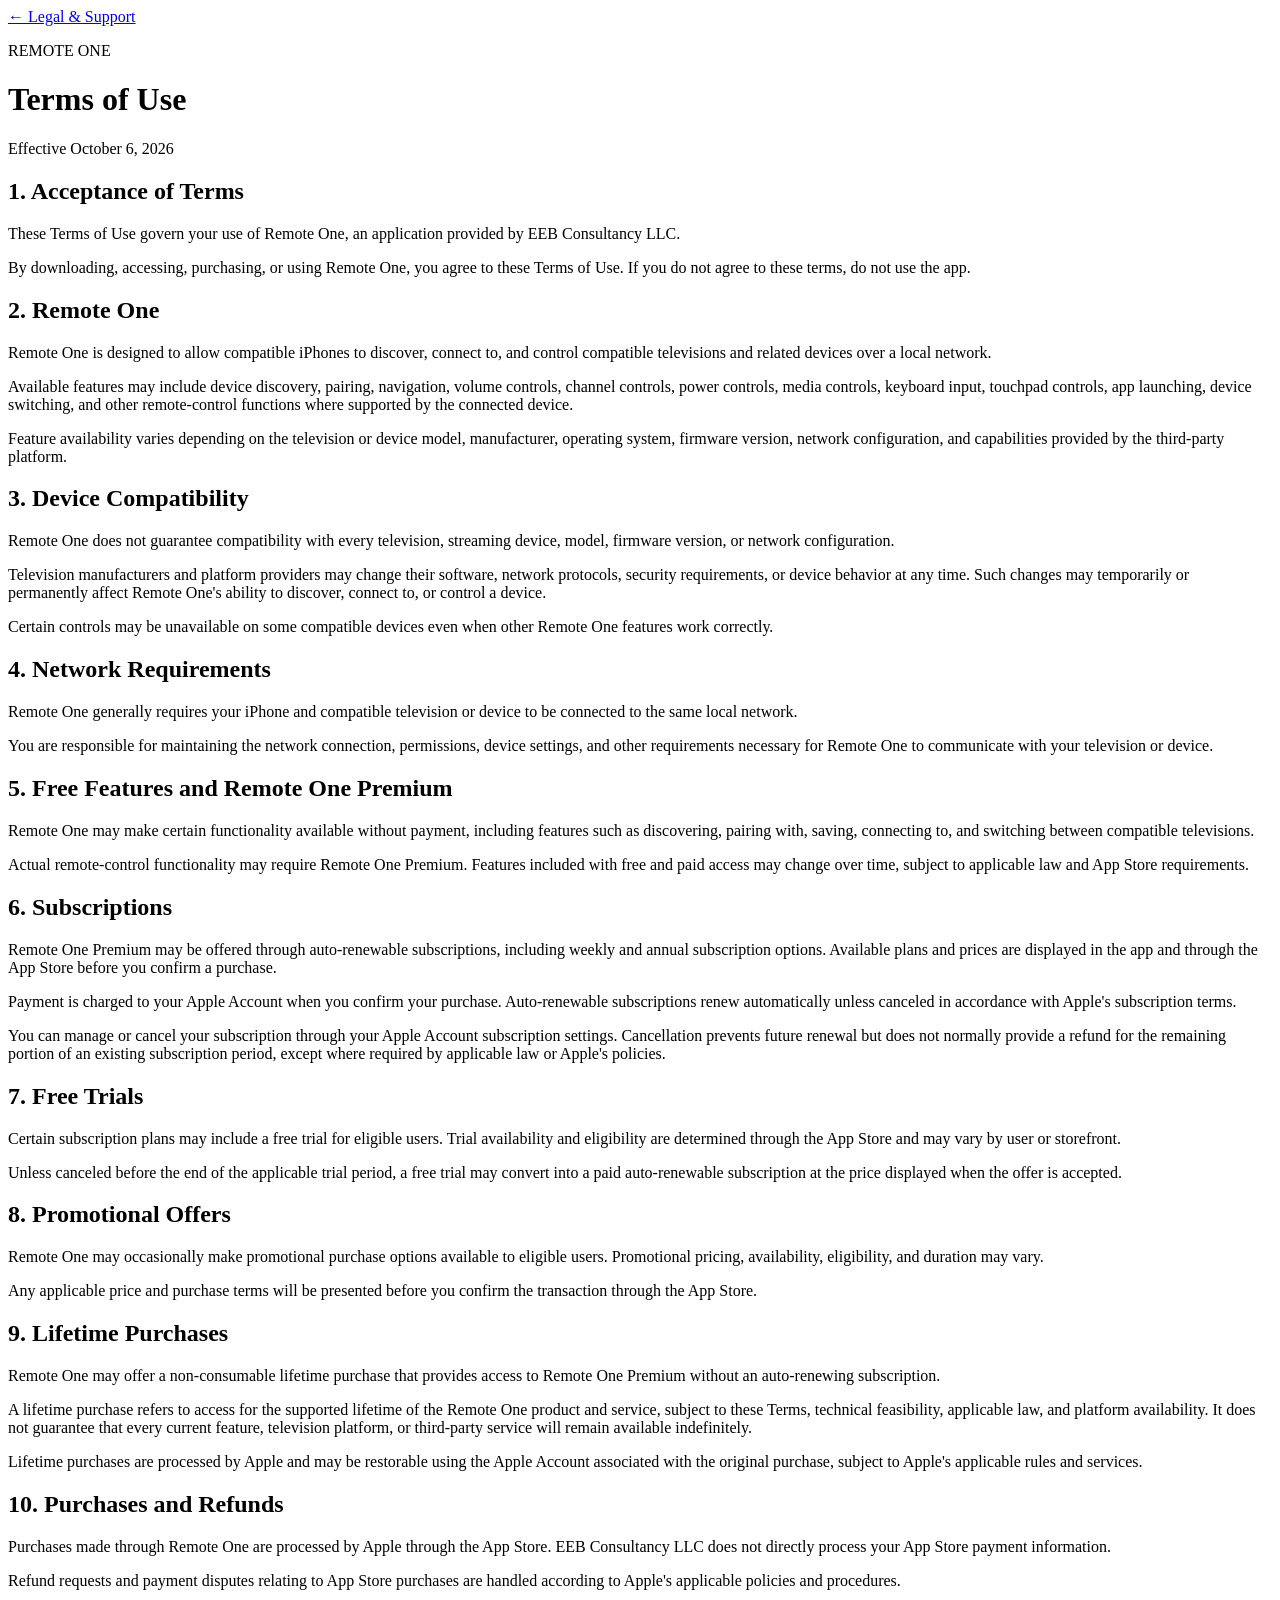
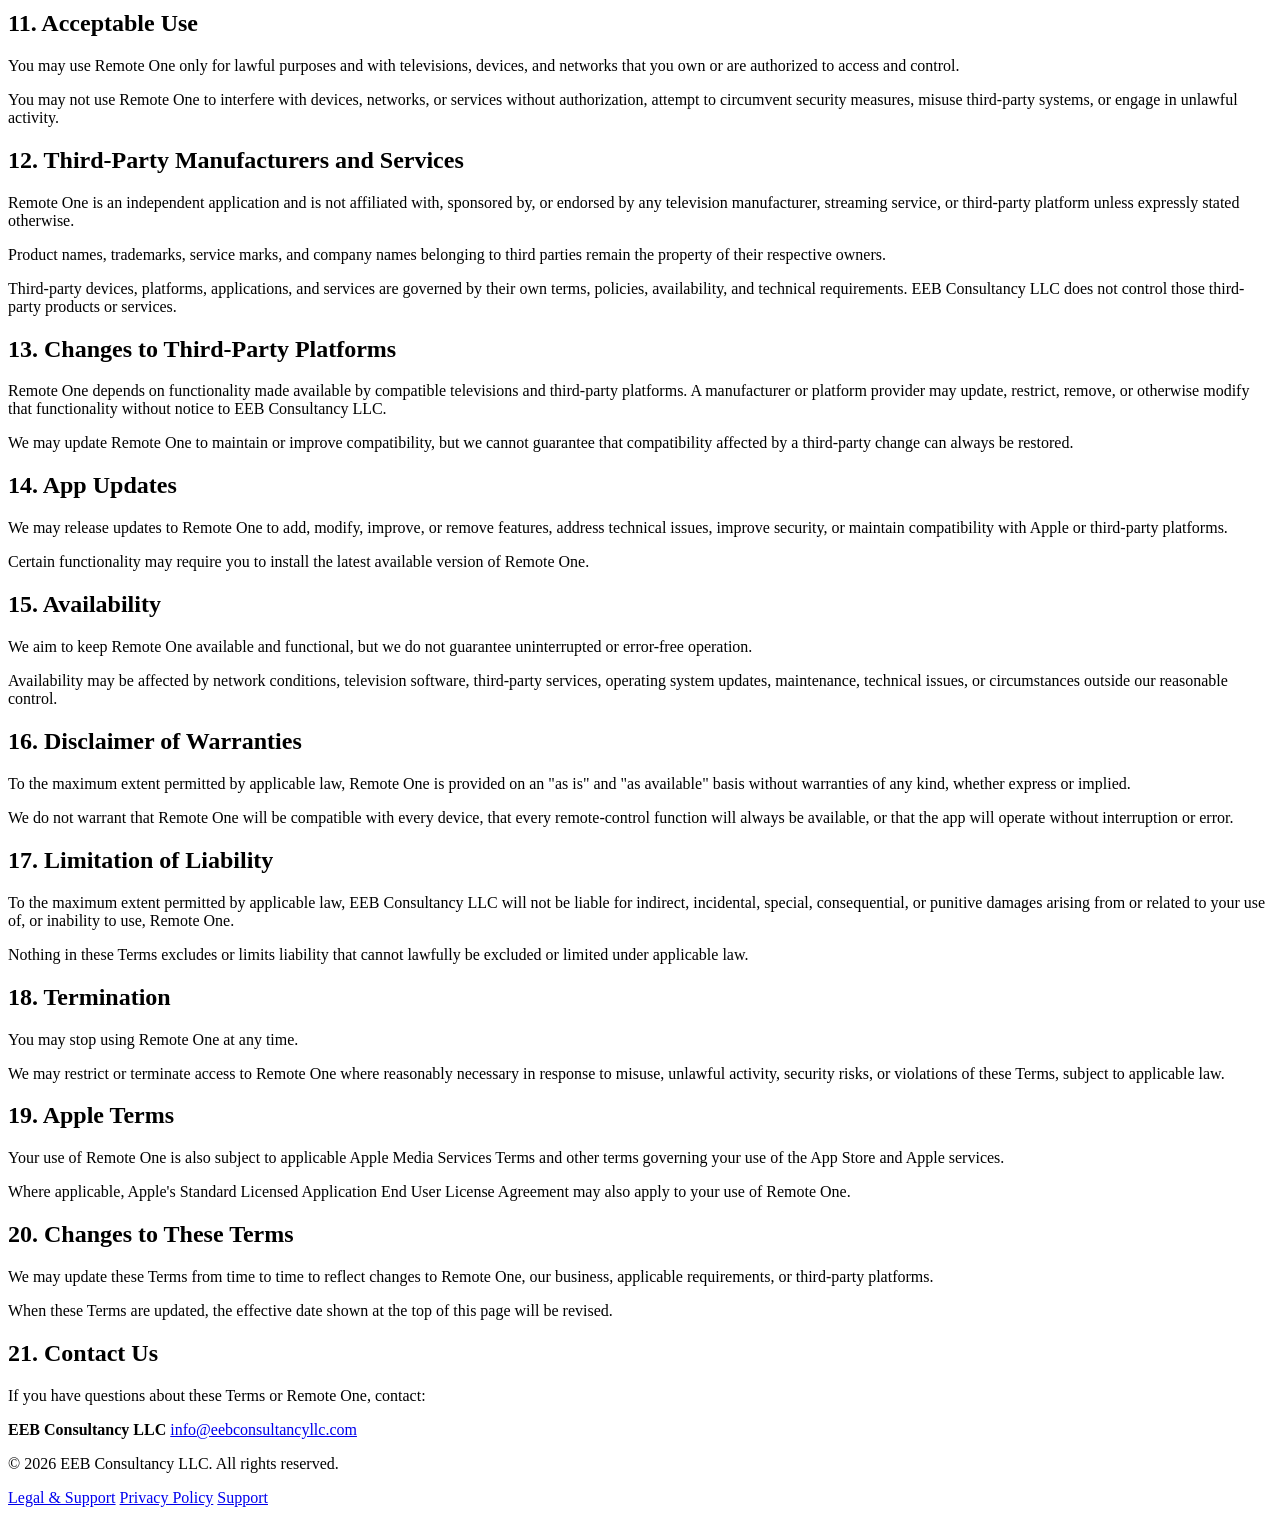
==== terms.html @ 4747b57f "Create terms.html" ====
<!DOCTYPE html>
<html lang="en">
<head>
  <meta charset="UTF-8">
  <meta name="viewport" content="width=device-width, initial-scale=1.0">

  <title>Terms of Use — Remote One</title>

  <meta
    name="description"
    content="Terms of Use for Remote One, provided by EEB Consultancy LLC."
  >

  <link rel="stylesheet" href="styles.css">
</head>

<body>
  <main class="page legal-page">
    <header class="legal-header">
      <a class="back-link" href="index.html">← Legal &amp; Support</a>

      <p class="eyebrow">REMOTE ONE</p>
      <h1>Terms of Use</h1>
      <p class="effective-date">Effective October 6, 2026</p>
    </header>

    <article class="legal-document">
      <section>
        <h2>1. Acceptance of Terms</h2>

        <p>
          These Terms of Use govern your use of Remote One, an application provided
          by EEB Consultancy LLC.
        </p>

        <p>
          By downloading, accessing, purchasing, or using Remote One, you agree to
          these Terms of Use. If you do not agree to these terms, do not use the app.
        </p>
      </section>

      <section>
        <h2>2. Remote One</h2>

        <p>
          Remote One is designed to allow compatible iPhones to discover, connect
          to, and control compatible televisions and related devices over a local
          network.
        </p>

        <p>
          Available features may include device discovery, pairing, navigation,
          volume controls, channel controls, power controls, media controls,
          keyboard input, touchpad controls, app launching, device switching, and
          other remote-control functions where supported by the connected device.
        </p>

        <p>
          Feature availability varies depending on the television or device model,
          manufacturer, operating system, firmware version, network configuration,
          and capabilities provided by the third-party platform.
        </p>
      </section>

      <section>
        <h2>3. Device Compatibility</h2>

        <p>
          Remote One does not guarantee compatibility with every television,
          streaming device, model, firmware version, or network configuration.
        </p>

        <p>
          Television manufacturers and platform providers may change their
          software, network protocols, security requirements, or device behavior at
          any time. Such changes may temporarily or permanently affect Remote One's
          ability to discover, connect to, or control a device.
        </p>

        <p>
          Certain controls may be unavailable on some compatible devices even when
          other Remote One features work correctly.
        </p>
      </section>

      <section>
        <h2>4. Network Requirements</h2>

        <p>
          Remote One generally requires your iPhone and compatible television or
          device to be connected to the same local network.
        </p>

        <p>
          You are responsible for maintaining the network connection, permissions,
          device settings, and other requirements necessary for Remote One to
          communicate with your television or device.
        </p>
      </section>

      <section>
        <h2>5. Free Features and Remote One Premium</h2>

        <p>
          Remote One may make certain functionality available without payment,
          including features such as discovering, pairing with, saving, connecting
          to, and switching between compatible televisions.
        </p>

        <p>
          Actual remote-control functionality may require Remote One Premium.
          Features included with free and paid access may change over time, subject
          to applicable law and App Store requirements.
        </p>
      </section>

      <section>
        <h2>6. Subscriptions</h2>

        <p>
          Remote One Premium may be offered through auto-renewable subscriptions,
          including weekly and annual subscription options. Available plans and
          prices are displayed in the app and through the App Store before you
          confirm a purchase.
        </p>

        <p>
          Payment is charged to your Apple Account when you confirm your purchase.
          Auto-renewable subscriptions renew automatically unless canceled in
          accordance with Apple's subscription terms.
        </p>

        <p>
          You can manage or cancel your subscription through your Apple Account
          subscription settings. Cancellation prevents future renewal but does not
          normally provide a refund for the remaining portion of an existing
          subscription period, except where required by applicable law or Apple's
          policies.
        </p>
      </section>

      <section>
        <h2>7. Free Trials</h2>

        <p>
          Certain subscription plans may include a free trial for eligible users.
          Trial availability and eligibility are determined through the App Store
          and may vary by user or storefront.
        </p>

        <p>
          Unless canceled before the end of the applicable trial period, a free
          trial may convert into a paid auto-renewable subscription at the price
          displayed when the offer is accepted.
        </p>
      </section>

      <section>
        <h2>8. Promotional Offers</h2>

        <p>
          Remote One may occasionally make promotional purchase options available
          to eligible users. Promotional pricing, availability, eligibility, and
          duration may vary.
        </p>

        <p>
          Any applicable price and purchase terms will be presented before you
          confirm the transaction through the App Store.
        </p>
      </section>

      <section>
        <h2>9. Lifetime Purchases</h2>

        <p>
          Remote One may offer a non-consumable lifetime purchase that provides
          access to Remote One Premium without an auto-renewing subscription.
        </p>

        <p>
          A lifetime purchase refers to access for the supported lifetime of the
          Remote One product and service, subject to these Terms, technical
          feasibility, applicable law, and platform availability. It does not
          guarantee that every current feature, television platform, or third-party
          service will remain available indefinitely.
        </p>

        <p>
          Lifetime purchases are processed by Apple and may be restorable using the
          Apple Account associated with the original purchase, subject to Apple's
          applicable rules and services.
        </p>
      </section>

      <section>
        <h2>10. Purchases and Refunds</h2>

        <p>
          Purchases made through Remote One are processed by Apple through the App
          Store. EEB Consultancy LLC does not directly process your App Store
          payment information.
        </p>

        <p>
          Refund requests and payment disputes relating to App Store purchases are
          handled according to Apple's applicable policies and procedures.
        </p>
      </section>

      <section>
        <h2>11. Acceptable Use</h2>

        <p>
          You may use Remote One only for lawful purposes and with televisions,
          devices, and networks that you own or are authorized to access and
          control.
        </p>

        <p>
          You may not use Remote One to interfere with devices, networks, or
          services without authorization, attempt to circumvent security measures,
          misuse third-party systems, or engage in unlawful activity.
        </p>
      </section>

      <section>
        <h2>12. Third-Party Manufacturers and Services</h2>

        <p>
          Remote One is an independent application and is not affiliated with,
          sponsored by, or endorsed by any television manufacturer, streaming
          service, or third-party platform unless expressly stated otherwise.
        </p>

        <p>
          Product names, trademarks, service marks, and company names belonging to
          third parties remain the property of their respective owners.
        </p>

        <p>
          Third-party devices, platforms, applications, and services are governed
          by their own terms, policies, availability, and technical requirements.
          EEB Consultancy LLC does not control those third-party products or
          services.
        </p>
      </section>

      <section>
        <h2>13. Changes to Third-Party Platforms</h2>

        <p>
          Remote One depends on functionality made available by compatible
          televisions and third-party platforms. A manufacturer or platform
          provider may update, restrict, remove, or otherwise modify that
          functionality without notice to EEB Consultancy LLC.
        </p>

        <p>
          We may update Remote One to maintain or improve compatibility, but we
          cannot guarantee that compatibility affected by a third-party change can
          always be restored.
        </p>
      </section>

      <section>
        <h2>14. App Updates</h2>

        <p>
          We may release updates to Remote One to add, modify, improve, or remove
          features, address technical issues, improve security, or maintain
          compatibility with Apple or third-party platforms.
        </p>

        <p>
          Certain functionality may require you to install the latest available
          version of Remote One.
        </p>
      </section>

      <section>
        <h2>15. Availability</h2>

        <p>
          We aim to keep Remote One available and functional, but we do not
          guarantee uninterrupted or error-free operation.
        </p>

        <p>
          Availability may be affected by network conditions, television software,
          third-party services, operating system updates, maintenance, technical
          issues, or circumstances outside our reasonable control.
        </p>
      </section>

      <section>
        <h2>16. Disclaimer of Warranties</h2>

        <p>
          To the maximum extent permitted by applicable law, Remote One is provided
          on an "as is" and "as available" basis without warranties of any kind,
          whether express or implied.
        </p>

        <p>
          We do not warrant that Remote One will be compatible with every device,
          that every remote-control function will always be available, or that the
          app will operate without interruption or error.
        </p>
      </section>

      <section>
        <h2>17. Limitation of Liability</h2>

        <p>
          To the maximum extent permitted by applicable law, EEB Consultancy LLC
          will not be liable for indirect, incidental, special, consequential, or
          punitive damages arising from or related to your use of, or inability to
          use, Remote One.
        </p>

        <p>
          Nothing in these Terms excludes or limits liability that cannot lawfully
          be excluded or limited under applicable law.
        </p>
      </section>

      <section>
        <h2>18. Termination</h2>

        <p>
          You may stop using Remote One at any time.
        </p>

        <p>
          We may restrict or terminate access to Remote One where reasonably
          necessary in response to misuse, unlawful activity, security risks, or
          violations of these Terms, subject to applicable law.
        </p>
      </section>

      <section>
        <h2>19. Apple Terms</h2>

        <p>
          Your use of Remote One is also subject to applicable Apple Media Services
          Terms and other terms governing your use of the App Store and Apple
          services.
        </p>

        <p>
          Where applicable, Apple's Standard Licensed Application End User License
          Agreement may also apply to your use of Remote One.
        </p>
      </section>

      <section>
        <h2>20. Changes to These Terms</h2>

        <p>
          We may update these Terms from time to time to reflect changes to Remote
          One, our business, applicable requirements, or third-party platforms.
        </p>

        <p>
          When these Terms are updated, the effective date shown at the top of this
          page will be revised.
        </p>
      </section>

      <section>
        <h2>21. Contact Us</h2>

        <p>
          If you have questions about these Terms or Remote One, contact:
        </p>

        <div class="contact-block">
          <strong>EEB Consultancy LLC</strong>
          <a href="mailto:info@eebconsultancyllc.com">
            info@eebconsultancyllc.com
          </a>
        </div>
      </section>
    </article>
  </main>

  <footer class="site-footer">
    <p>© 2026 EEB Consultancy LLC. All rights reserved.</p>

    <nav class="footer-links" aria-label="Footer">
      <a href="index.html">Legal &amp; Support</a>
      <a href="privacy.html">Privacy Policy</a>
      <a href="mailto:info@eebconsultancyllc.com">Support</a>
    </nav>
  </footer>
</body>
</html>
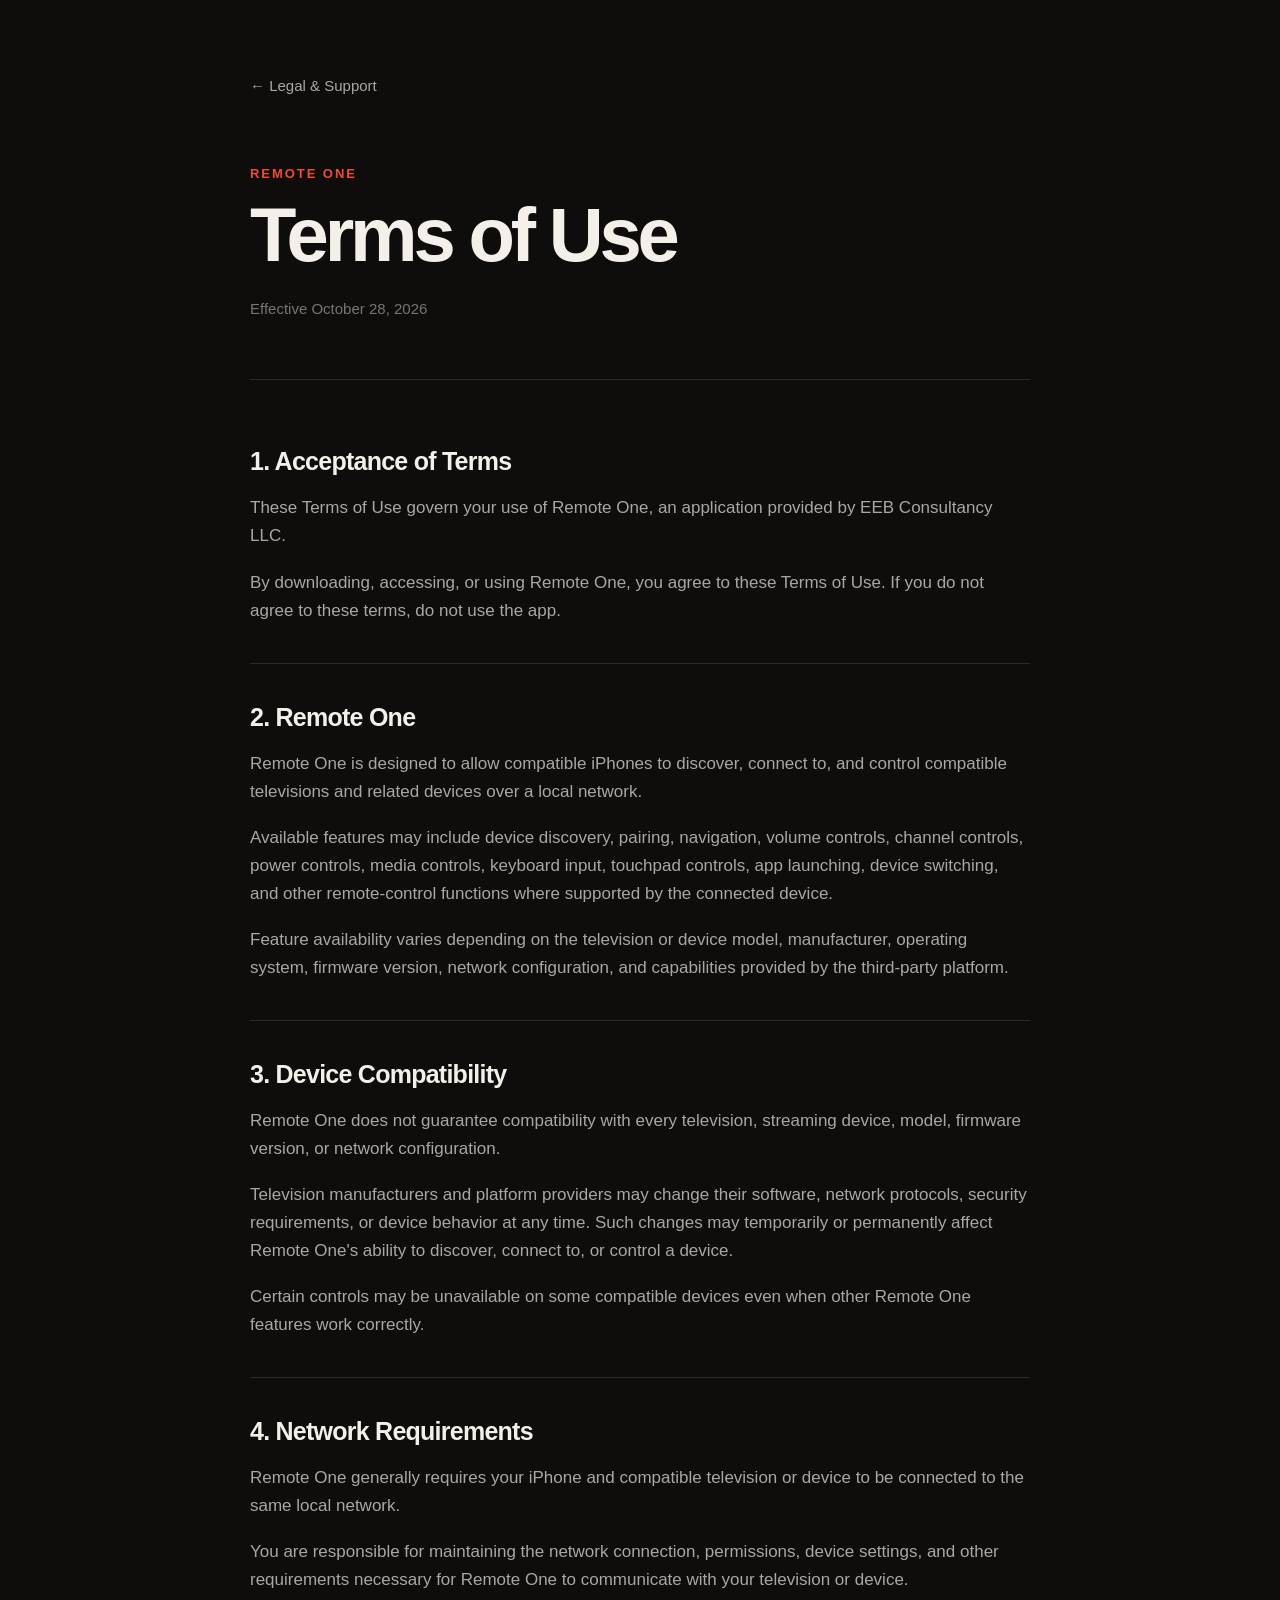
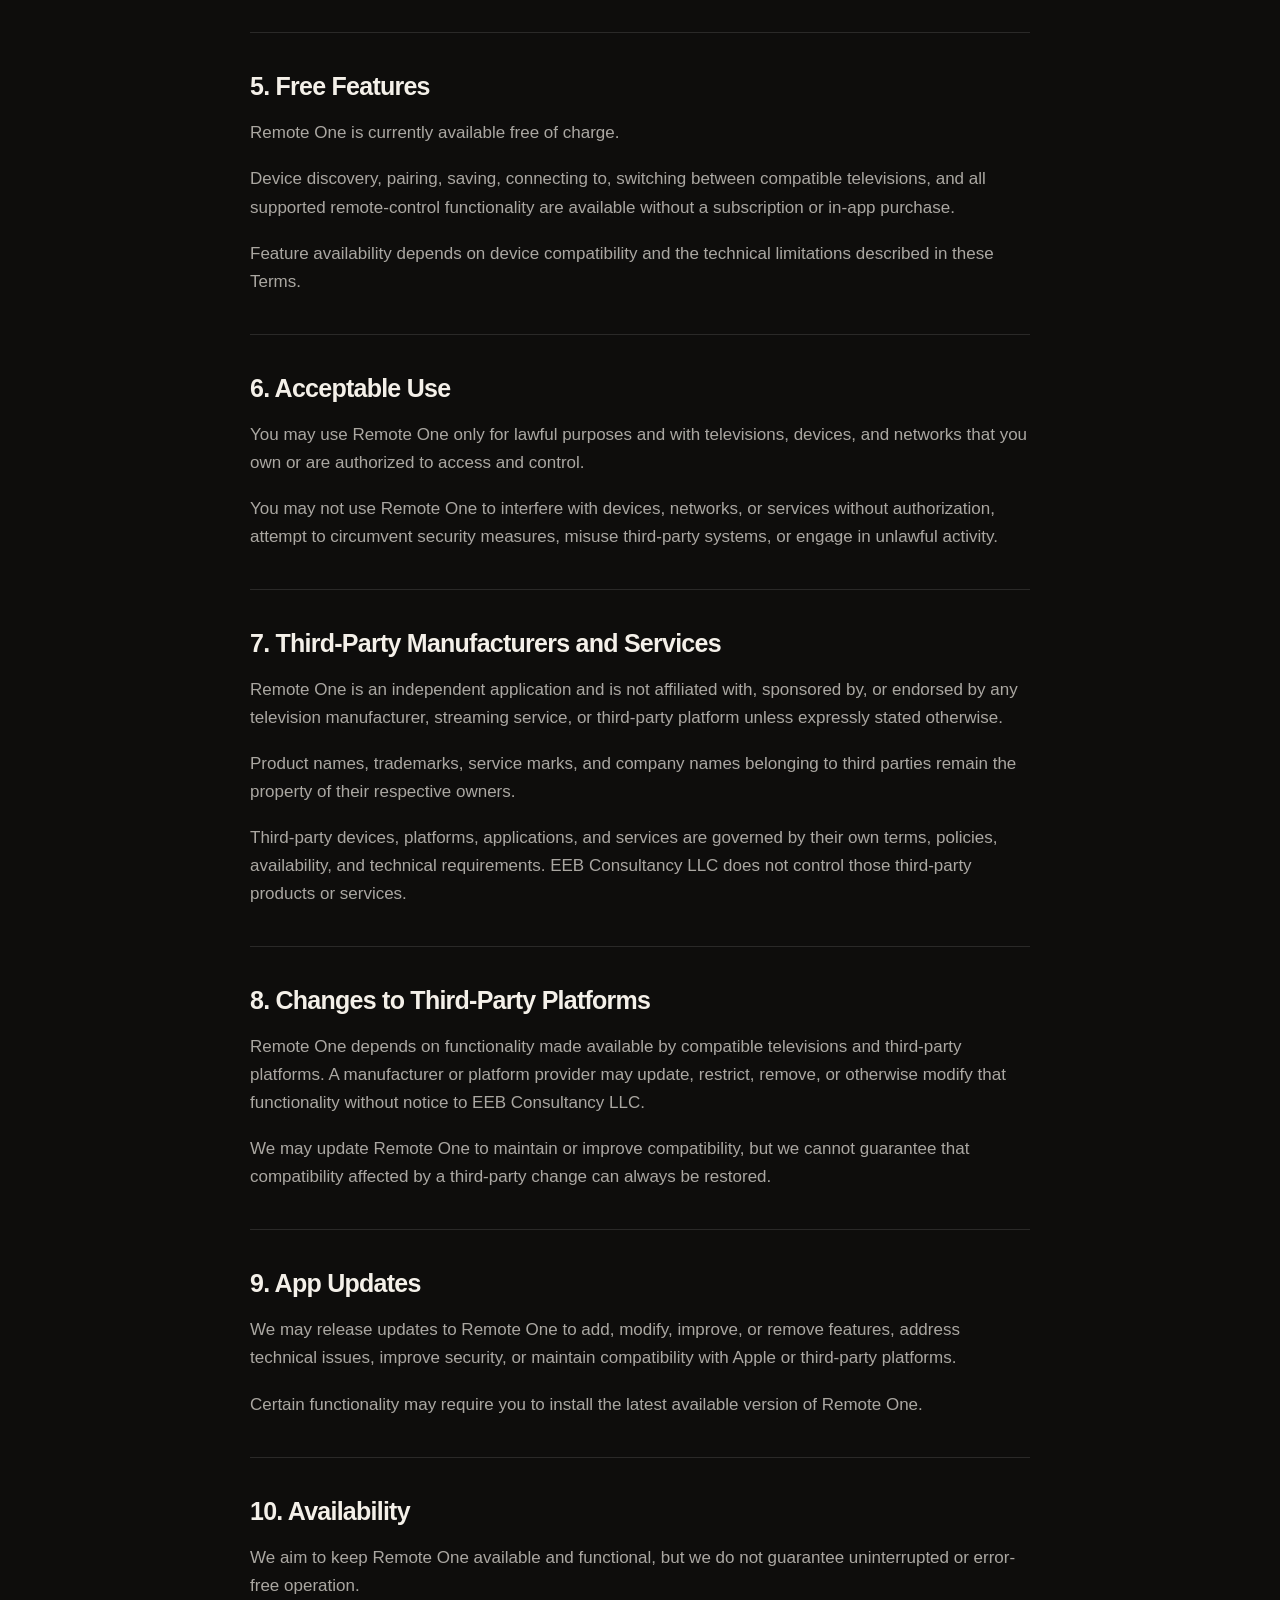
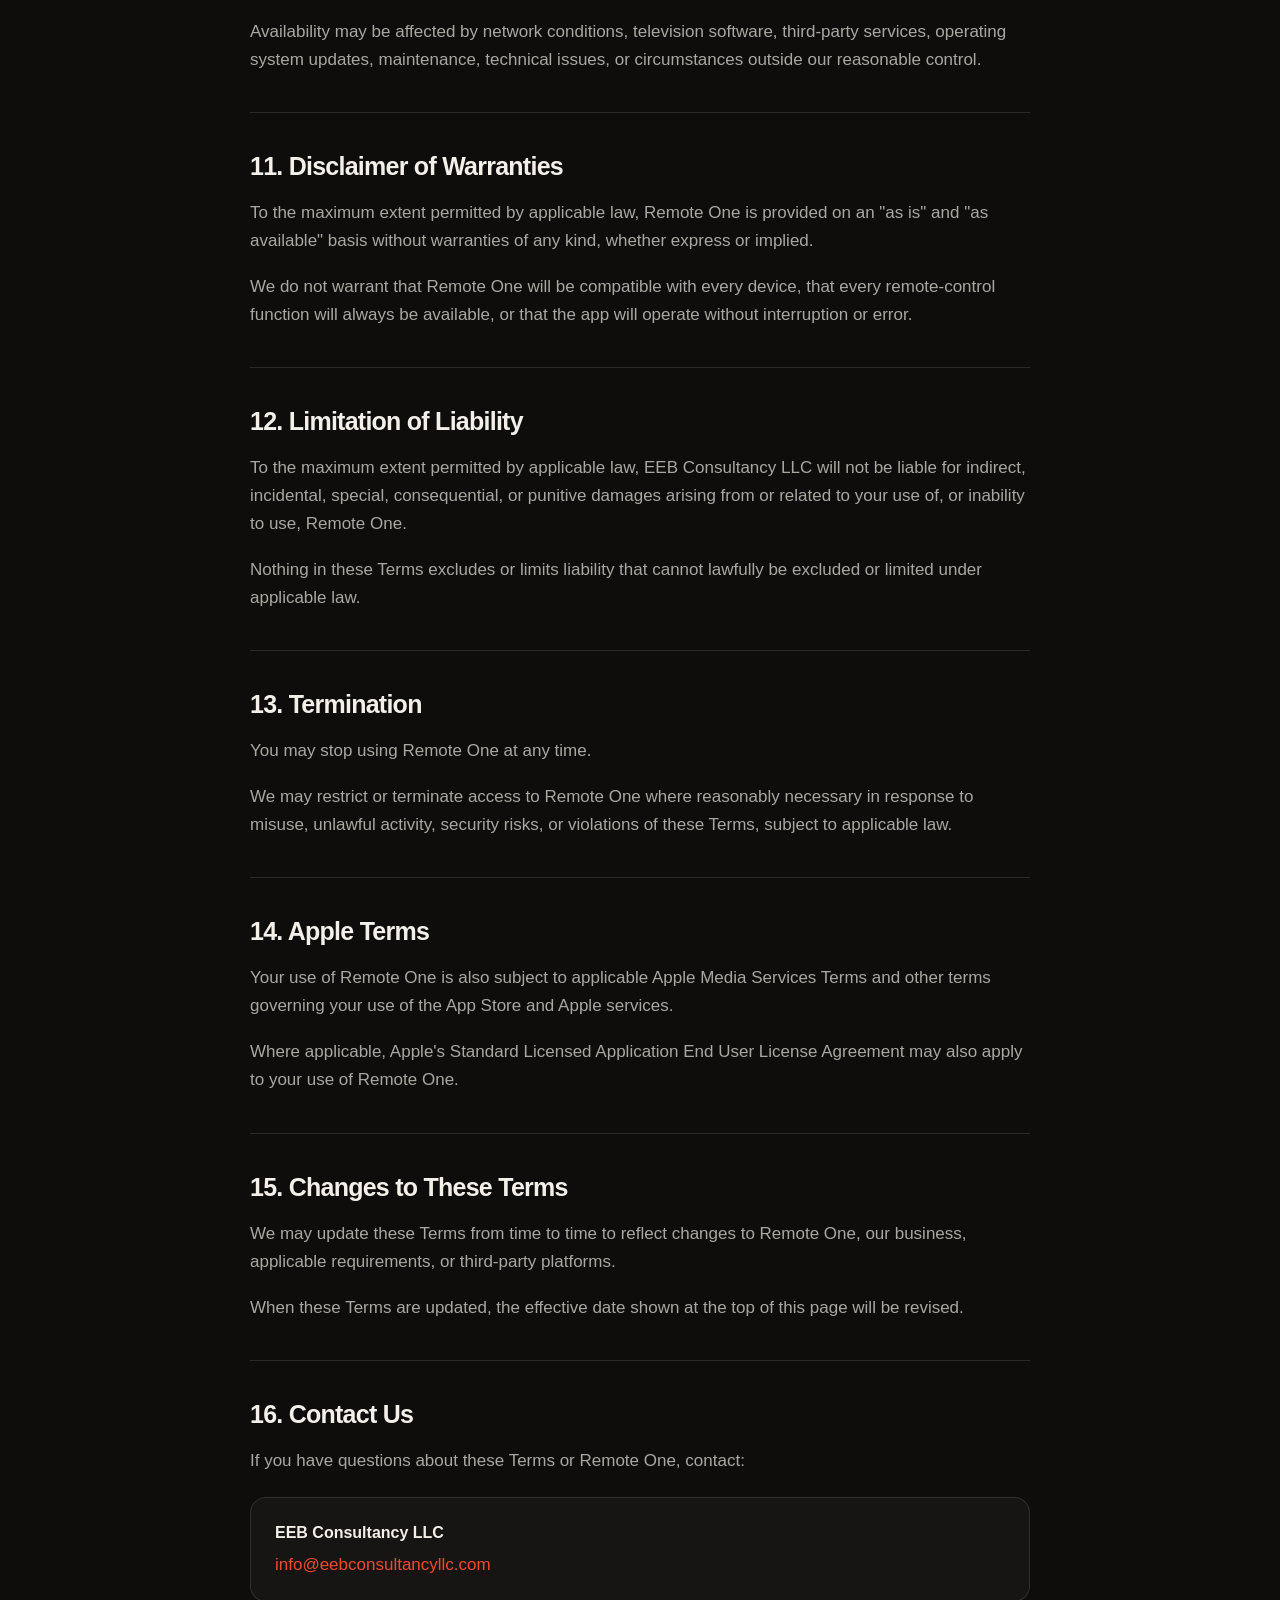
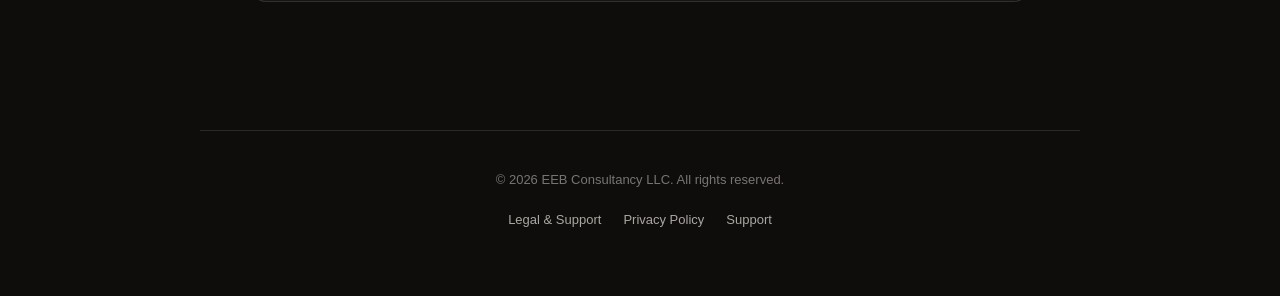
==== commit 10764867: "Update terms.html" ====
--- a/terms.html
+++ b/terms.html
@@ -21,7 +21,7 @@
 
       <p class="eyebrow">REMOTE ONE</p>
       <h1>Terms of Use</h1>
-      <p class="effective-date">Effective October 6, 2026</p>
+      <p class="effective-date">Effective October 28, 2026</p>
     </header>
 
     <article class="legal-document">
@@ -34,7 +34,7 @@
         </p>
 
         <p>
-          By downloading, accessing, purchasing, or using Remote One, you agree to
+          By downloading, accessing, or using Remote One, you agree to
           these Terms of Use. If you do not agree to these terms, do not use the app.
         </p>
       </section>
@@ -99,117 +99,26 @@
       </section>
 
       <section>
-        <h2>5. Free Features and Remote One Premium</h2>
-
-        <p>
-          Remote One may make certain functionality available without payment,
-          including features such as discovering, pairing with, saving, connecting
-          to, and switching between compatible televisions.
-        </p>
-
-        <p>
-          Actual remote-control functionality may require Remote One Premium.
-          Features included with free and paid access may change over time, subject
-          to applicable law and App Store requirements.
-        </p>
-      </section>
-
-      <section>
-        <h2>6. Subscriptions</h2>
-
-        <p>
-          Remote One Premium may be offered through auto-renewable subscriptions,
-          including weekly and annual subscription options. Available plans and
-          prices are displayed in the app and through the App Store before you
-          confirm a purchase.
-        </p>
-
-        <p>
-          Payment is charged to your Apple Account when you confirm your purchase.
-          Auto-renewable subscriptions renew automatically unless canceled in
-          accordance with Apple's subscription terms.
-        </p>
-
-        <p>
-          You can manage or cancel your subscription through your Apple Account
-          subscription settings. Cancellation prevents future renewal but does not
-          normally provide a refund for the remaining portion of an existing
-          subscription period, except where required by applicable law or Apple's
-          policies.
-        </p>
-      </section>
-
-      <section>
-        <h2>7. Free Trials</h2>
-
-        <p>
-          Certain subscription plans may include a free trial for eligible users.
-          Trial availability and eligibility are determined through the App Store
-          and may vary by user or storefront.
-        </p>
-
-        <p>
-          Unless canceled before the end of the applicable trial period, a free
-          trial may convert into a paid auto-renewable subscription at the price
-          displayed when the offer is accepted.
-        </p>
-      </section>
-
-      <section>
-        <h2>8. Promotional Offers</h2>
-
-        <p>
-          Remote One may occasionally make promotional purchase options available
-          to eligible users. Promotional pricing, availability, eligibility, and
-          duration may vary.
-        </p>
-
-        <p>
-          Any applicable price and purchase terms will be presented before you
-          confirm the transaction through the App Store.
-        </p>
-      </section>
-
-      <section>
-        <h2>9. Lifetime Purchases</h2>
-
-        <p>
-          Remote One may offer a non-consumable lifetime purchase that provides
-          access to Remote One Premium without an auto-renewing subscription.
-        </p>
-
-        <p>
-          A lifetime purchase refers to access for the supported lifetime of the
-          Remote One product and service, subject to these Terms, technical
-          feasibility, applicable law, and platform availability. It does not
-          guarantee that every current feature, television platform, or third-party
-          service will remain available indefinitely.
-        </p>
-
-        <p>
-          Lifetime purchases are processed by Apple and may be restorable using the
-          Apple Account associated with the original purchase, subject to Apple's
-          applicable rules and services.
-        </p>
-      </section>
-
-      <section>
-        <h2>10. Purchases and Refunds</h2>
-
-        <p>
-          Purchases made through Remote One are processed by Apple through the App
-          Store. EEB Consultancy LLC does not directly process your App Store
-          payment information.
-        </p>
-
-        <p>
-          Refund requests and payment disputes relating to App Store purchases are
-          handled according to Apple's applicable policies and procedures.
-        </p>
-      </section>
-
-      <section>
-        <h2>11. Acceptable Use</h2>
+        <h2>5. Free Features</h2>
+
+        <p>
+          Remote One is currently available free of charge.
+        </p>
+
+        <p>
+          Device discovery, pairing, saving, connecting to, switching between
+          compatible televisions, and all supported remote-control functionality
+          are available without a subscription or in-app purchase.
+        </p>
+
+        <p>
+          Feature availability depends on device compatibility and the technical
+          limitations described in these Terms.
+        </p>
+      </section>
+
+      <section>
+        <h2>6. Acceptable Use</h2>
 
         <p>
           You may use Remote One only for lawful purposes and with televisions,
@@ -225,7 +134,7 @@
       </section>
 
       <section>
-        <h2>12. Third-Party Manufacturers and Services</h2>
+        <h2>7. Third-Party Manufacturers and Services</h2>
 
         <p>
           Remote One is an independent application and is not affiliated with,
@@ -247,7 +156,7 @@
       </section>
 
       <section>
-        <h2>13. Changes to Third-Party Platforms</h2>
+        <h2>8. Changes to Third-Party Platforms</h2>
 
         <p>
           Remote One depends on functionality made available by compatible
@@ -264,7 +173,7 @@
       </section>
 
       <section>
-        <h2>14. App Updates</h2>
+        <h2>9. App Updates</h2>
 
         <p>
           We may release updates to Remote One to add, modify, improve, or remove
@@ -279,7 +188,7 @@
       </section>
 
       <section>
-        <h2>15. Availability</h2>
+        <h2>10. Availability</h2>
 
         <p>
           We aim to keep Remote One available and functional, but we do not
@@ -294,7 +203,7 @@
       </section>
 
       <section>
-        <h2>16. Disclaimer of Warranties</h2>
+        <h2>11. Disclaimer of Warranties</h2>
 
         <p>
           To the maximum extent permitted by applicable law, Remote One is provided
@@ -310,7 +219,7 @@
       </section>
 
       <section>
-        <h2>17. Limitation of Liability</h2>
+        <h2>12. Limitation of Liability</h2>
 
         <p>
           To the maximum extent permitted by applicable law, EEB Consultancy LLC
@@ -326,7 +235,7 @@
       </section>
 
       <section>
-        <h2>18. Termination</h2>
+        <h2>13. Termination</h2>
 
         <p>
           You may stop using Remote One at any time.
@@ -340,7 +249,7 @@
       </section>
 
       <section>
-        <h2>19. Apple Terms</h2>
+        <h2>14. Apple Terms</h2>
 
         <p>
           Your use of Remote One is also subject to applicable Apple Media Services
@@ -355,7 +264,7 @@
       </section>
 
       <section>
-        <h2>20. Changes to These Terms</h2>
+        <h2>15. Changes to These Terms</h2>
 
         <p>
           We may update these Terms from time to time to reflect changes to Remote
@@ -369,7 +278,7 @@
       </section>
 
       <section>
-        <h2>21. Contact Us</h2>
+        <h2>16. Contact Us</h2>
 
         <p>
           If you have questions about these Terms or Remote One, contact:
--- a/styles.css
+++ b/styles.css
@@ -0,0 +1,558 @@
+:root {
+  --background: #0e0d0c;
+  --surface: #171513;
+  --surface-hover: #1d1a17;
+  --border: rgba(244, 240, 233, 0.12);
+
+  --text: #f4f0e9;
+  --text-secondary: rgba(244, 240, 233, 0.68);
+  --text-muted: rgba(244, 240, 233, 0.46);
+
+  --accent: #f04b2f;
+  --accent-hover: #ff5a3b;
+  --accent-soft: rgba(240, 75, 47, 0.12);
+
+  --max-width: 880px;
+  --radius-large: 24px;
+  --radius-medium: 16px;
+}
+
+* {
+  box-sizing: border-box;
+}
+
+html {
+  scroll-behavior: smooth;
+}
+
+body {
+  margin: 0;
+  min-height: 100vh;
+
+  background:
+    radial-gradient(
+      circle at 50% -10%,
+      rgba(240, 75, 47, 0.08),
+      transparent 32rem
+    ),
+    var(--background);
+
+  color: var(--text);
+
+  font-family:
+    -apple-system,
+    BlinkMacSystemFont,
+    "SF Pro Display",
+    "SF Pro Text",
+    "Helvetica Neue",
+    Arial,
+    sans-serif;
+
+  font-size: 17px;
+  line-height: 1.65;
+
+  -webkit-font-smoothing: antialiased;
+  text-rendering: optimizeLegibility;
+}
+
+a {
+  color: inherit;
+  text-decoration: none;
+}
+
+.page {
+  width: min(calc(100% - 40px), var(--max-width));
+  margin: 0 auto;
+}
+
+.hero {
+  display: flex;
+  flex-direction: column;
+  align-items: center;
+
+  padding: 112px 0 76px;
+
+  text-align: center;
+}
+
+.brand-mark {
+  position: relative;
+
+  width: 74px;
+  height: 74px;
+
+  display: flex;
+  align-items: center;
+  justify-content: center;
+
+  margin-bottom: 32px;
+}
+
+.signal-dot {
+  position: relative;
+  z-index: 3;
+
+  display: block;
+
+  width: 20px;
+  height: 20px;
+
+  border-radius: 50%;
+
+  background: var(--accent);
+
+  box-shadow:
+    0 0 24px rgba(240, 75, 47, 0.38),
+    0 0 54px rgba(240, 75, 47, 0.16);
+}
+
+.signal-ring {
+  position: absolute;
+
+  border: 2px solid var(--accent);
+  border-radius: 50%;
+
+  opacity: 0.7;
+}
+
+.signal-ring-one {
+  width: 44px;
+  height: 44px;
+}
+
+.signal-ring-two {
+  width: 72px;
+  height: 72px;
+
+  opacity: 0.3;
+}
+
+.eyebrow {
+  margin: 0 0 12px;
+
+  color: var(--accent);
+
+  font-size: 13px;
+  font-weight: 750;
+  letter-spacing: 0.15em;
+}
+
+.hero h1,
+.legal-header h1 {
+  margin: 0;
+
+  font-size: clamp(46px, 8vw, 76px);
+  line-height: 0.98;
+  letter-spacing: -0.055em;
+
+  font-weight: 760;
+}
+
+.hero-copy {
+  max-width: 590px;
+
+  margin: 26px auto 0;
+
+  color: var(--text-secondary);
+
+  font-size: 20px;
+  line-height: 1.55;
+}
+
+.legal-links {
+  display: grid;
+  grid-template-columns: repeat(2, minmax(0, 1fr));
+
+  gap: 18px;
+
+  padding-bottom: 72px;
+}
+
+.legal-card {
+  min-height: 260px;
+
+  display: flex;
+  flex-direction: column;
+  justify-content: space-between;
+
+  padding: 30px;
+
+  background: var(--surface);
+
+  border: 1px solid var(--border);
+  border-radius: var(--radius-large);
+
+  transition:
+    transform 180ms ease,
+    background 180ms ease,
+    border-color 180ms ease;
+}
+
+.legal-card:hover {
+  transform: translateY(-3px);
+
+  background: var(--surface-hover);
+
+  border-color: rgba(240, 75, 47, 0.35);
+}
+
+.legal-card-content {
+  display: block;
+}
+
+.card-label {
+  display: block;
+
+  margin-bottom: 18px;
+
+  color: var(--accent);
+
+  font-size: 12px;
+  font-weight: 750;
+  letter-spacing: 0.14em;
+}
+
+.legal-card h2 {
+  margin: 0 0 12px;
+
+  font-size: 27px;
+  line-height: 1.15;
+  letter-spacing: -0.035em;
+}
+
+.legal-card p {
+  margin: 0;
+
+  color: var(--text-secondary);
+
+  font-size: 16px;
+  line-height: 1.6;
+}
+
+.card-arrow {
+  display: block;
+
+  margin-top: 30px;
+
+  color: var(--accent);
+
+  font-size: 28px;
+  line-height: 1;
+}
+
+.support {
+  margin-bottom: 100px;
+  padding: 54px;
+
+  background:
+    linear-gradient(
+      135deg,
+      rgba(240, 75, 47, 0.13),
+      rgba(240, 75, 47, 0.025)
+    );
+
+  border: 1px solid rgba(240, 75, 47, 0.2);
+  border-radius: var(--radius-large);
+
+  text-align: center;
+}
+
+.support h2 {
+  margin: 0;
+
+  font-size: 38px;
+  line-height: 1.1;
+  letter-spacing: -0.045em;
+}
+
+.support > p:not(.eyebrow):not(.support-email) {
+  max-width: 580px;
+
+  margin: 18px auto 28px;
+
+  color: var(--text-secondary);
+}
+
+.support-button {
+  display: inline-flex;
+  align-items: center;
+  justify-content: center;
+
+  min-height: 52px;
+
+  padding: 0 26px;
+
+  background: var(--accent);
+  color: #0e0d0c;
+
+  border-radius: 999px;
+
+  font-size: 16px;
+  font-weight: 720;
+
+  transition:
+    transform 160ms ease,
+    background 160ms ease;
+}
+
+.support-button:hover {
+  transform: translateY(-1px);
+
+  background: var(--accent-hover);
+}
+
+.support-email {
+  margin: 18px 0 0;
+
+  color: var(--text-muted);
+
+  font-size: 14px;
+}
+
+.legal-page {
+  max-width: 780px;
+}
+
+.legal-header {
+  padding: 72px 0 58px;
+
+  border-bottom: 1px solid var(--border);
+}
+
+.back-link {
+  display: inline-block;
+
+  margin-bottom: 64px;
+
+  color: var(--text-secondary);
+
+  font-size: 15px;
+
+  transition: color 160ms ease;
+}
+
+.back-link:hover {
+  color: var(--accent);
+}
+
+.legal-header .eyebrow {
+  margin-bottom: 14px;
+}
+
+.legal-header h1 {
+  max-width: 720px;
+}
+
+.effective-date {
+  margin: 24px 0 0;
+
+  color: var(--text-muted);
+
+  font-size: 15px;
+}
+
+.legal-document {
+  padding: 28px 0 90px;
+}
+
+.legal-document section {
+  padding: 38px 0;
+
+  border-bottom: 1px solid var(--border);
+}
+
+.legal-document section:last-child {
+  border-bottom: 0;
+}
+
+.legal-document h2 {
+  margin: 0 0 18px;
+
+  color: var(--text);
+
+  font-size: 25px;
+  line-height: 1.2;
+  letter-spacing: -0.03em;
+}
+
+.legal-document p {
+  margin: 0 0 18px;
+
+  color: var(--text-secondary);
+}
+
+.legal-document p:last-child {
+  margin-bottom: 0;
+}
+
+.legal-document a {
+  color: var(--accent);
+}
+
+.contact-block {
+  display: flex;
+  flex-direction: column;
+
+  gap: 5px;
+
+  margin-top: 22px;
+  padding: 22px 24px;
+
+  background: var(--surface);
+
+  border: 1px solid var(--border);
+  border-radius: var(--radius-medium);
+}
+
+.contact-block strong {
+  color: var(--text);
+
+  font-size: 16px;
+}
+
+.contact-block a {
+  color: var(--accent);
+
+  word-break: break-word;
+}
+
+.site-footer {
+  width: min(calc(100% - 40px), var(--max-width));
+
+  margin: 0 auto;
+  padding: 38px 0 48px;
+
+  border-top: 1px solid var(--border);
+
+  color: var(--text-muted);
+
+  text-align: center;
+
+  font-size: 13px;
+}
+
+.site-footer p {
+  margin: 0;
+}
+
+.footer-links {
+  display: flex;
+  align-items: center;
+  justify-content: center;
+  flex-wrap: wrap;
+
+  gap: 22px;
+
+  margin: 18px 0;
+}
+
+.footer-links a {
+  color: var(--text-secondary);
+
+  transition: color 160ms ease;
+}
+
+.footer-links a:hover {
+  color: var(--accent);
+}
+
+.disclaimer {
+  max-width: 680px;
+
+  margin: 20px auto 0 !important;
+
+  line-height: 1.6;
+}
+
+@media (max-width: 700px) {
+  body {
+    font-size: 16px;
+  }
+
+  .page,
+  .site-footer {
+    width: min(calc(100% - 28px), var(--max-width));
+  }
+
+  .hero {
+    padding: 78px 0 54px;
+  }
+
+  .brand-mark {
+    margin-bottom: 26px;
+  }
+
+  .hero h1,
+  .legal-header h1 {
+    font-size: clamp(42px, 13vw, 60px);
+  }
+
+  .hero-copy {
+    margin-top: 20px;
+
+    font-size: 17px;
+  }
+
+  .legal-links {
+    grid-template-columns: 1fr;
+
+    padding-bottom: 52px;
+  }
+
+  .legal-card {
+    min-height: 220px;
+
+    padding: 26px;
+  }
+
+  .support {
+    margin-bottom: 72px;
+    padding: 38px 24px;
+  }
+
+  .support h2 {
+    font-size: 32px;
+  }
+
+  .legal-header {
+    padding: 42px 0 40px;
+  }
+
+  .back-link {
+    margin-bottom: 48px;
+  }
+
+  .legal-document {
+    padding-bottom: 64px;
+  }
+
+  .legal-document section {
+    padding: 30px 0;
+  }
+
+  .legal-document h2 {
+    font-size: 22px;
+  }
+
+  .footer-links {
+    gap: 14px 20px;
+  }
+}
+
+@media (prefers-reduced-motion: reduce) {
+  html {
+    scroll-behavior: auto;
+  }
+
+  .legal-card,
+  .support-button,
+  .back-link,
+  .footer-links a {
+    transition: none;
+  }
+
+  .legal-card:hover,
+  .support-button:hover {
+    transform: none;
+  }
+}
